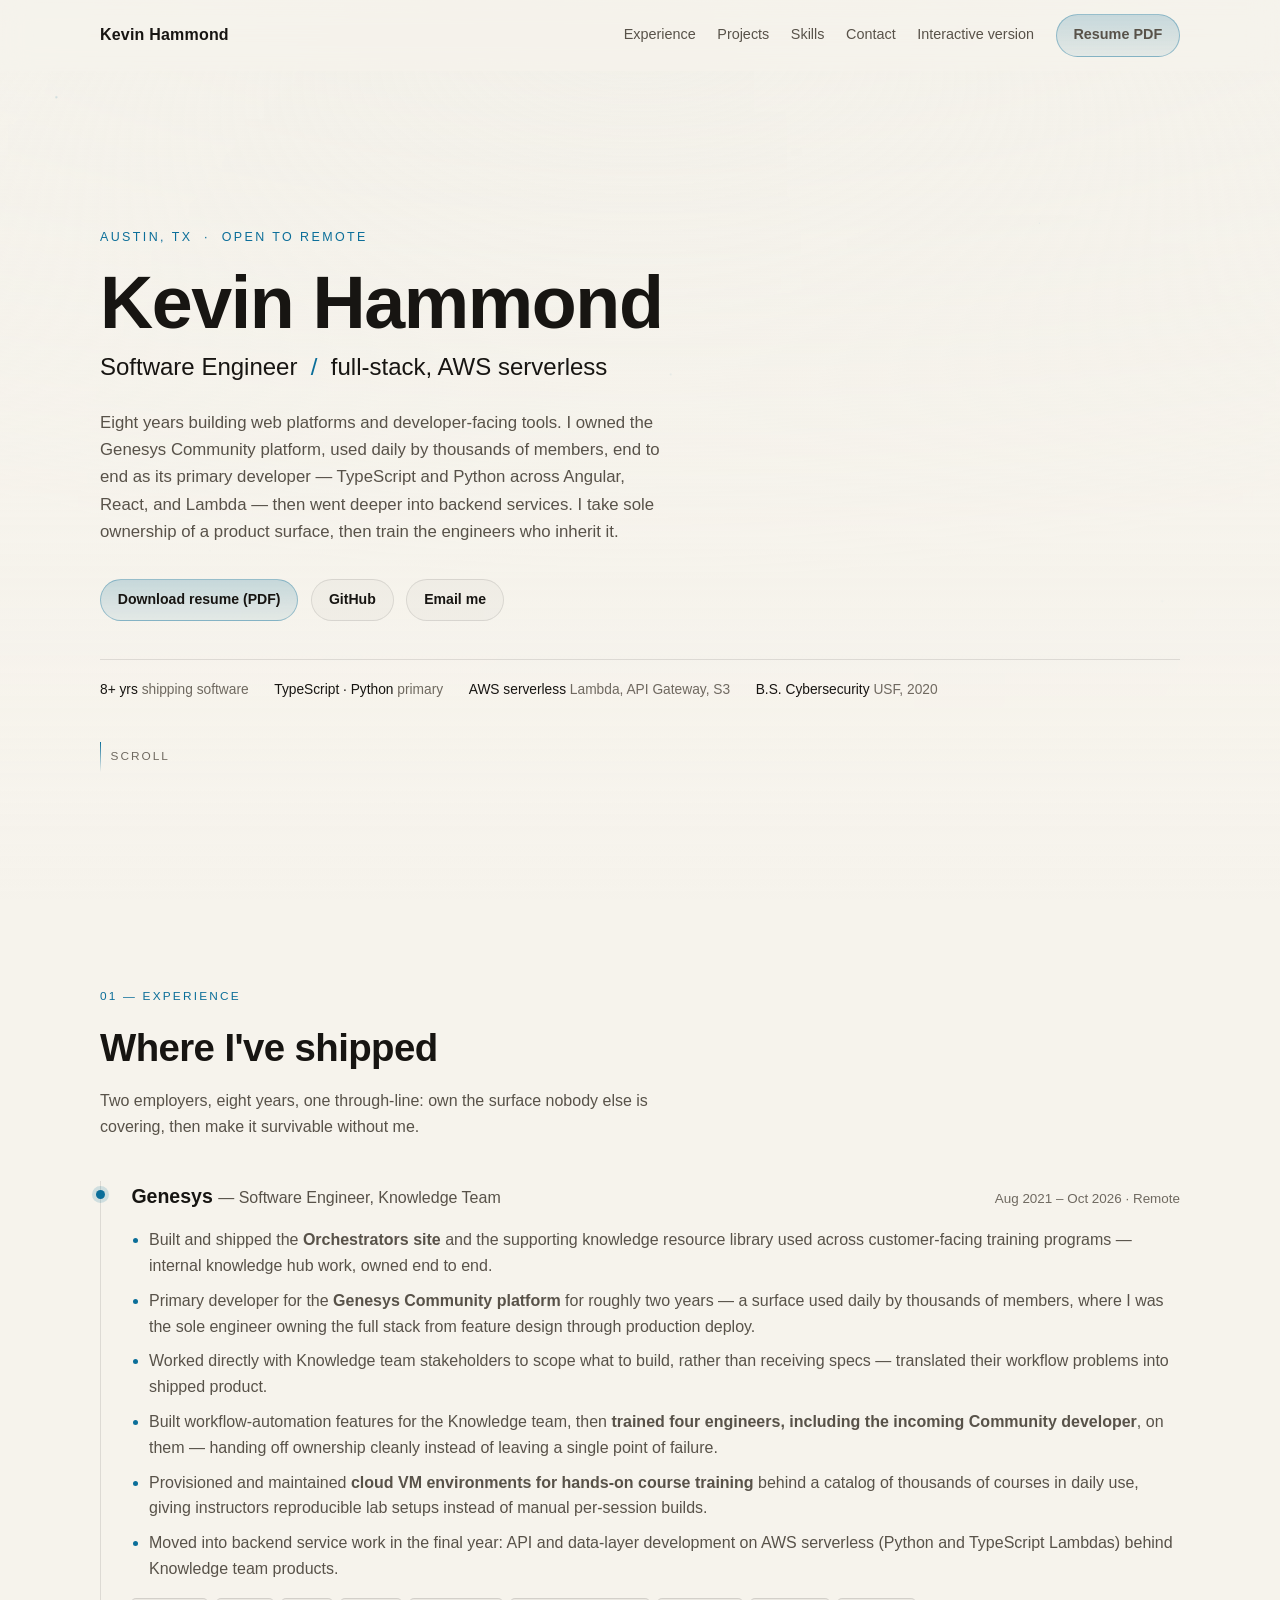
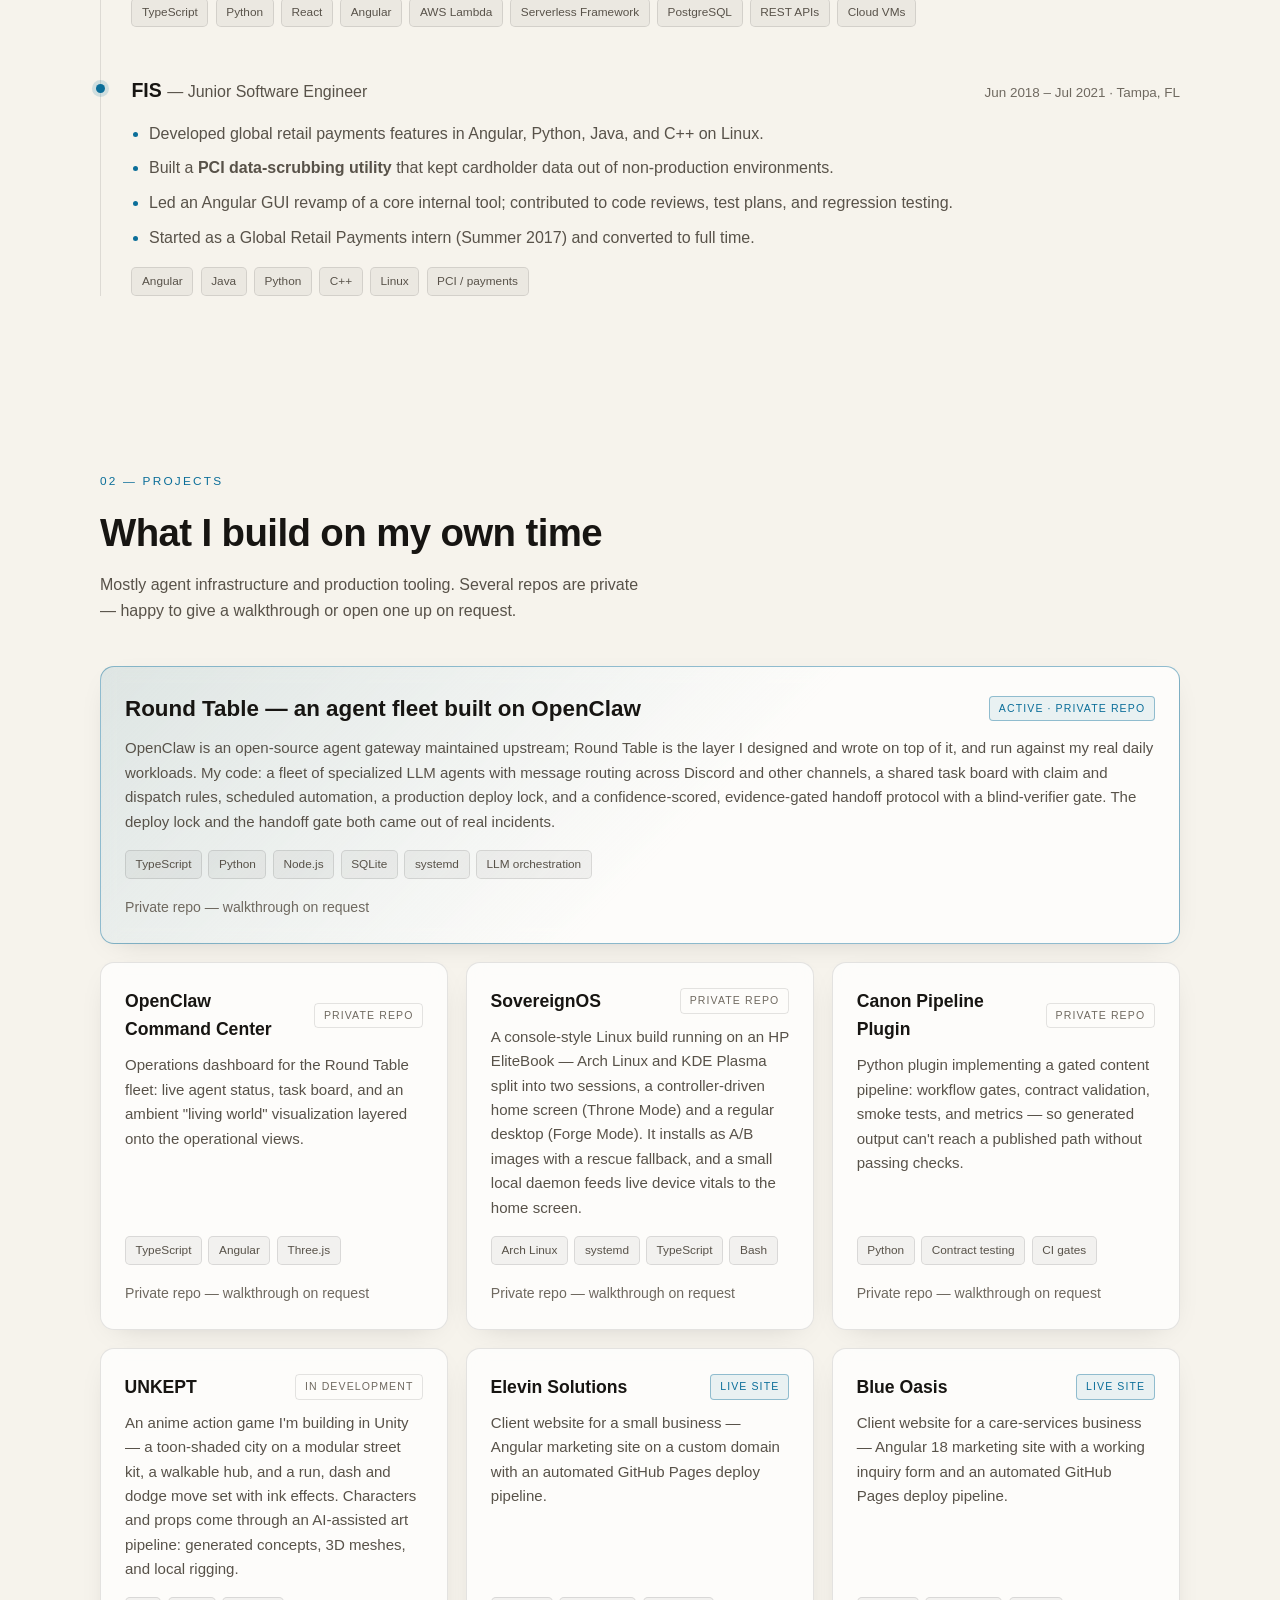
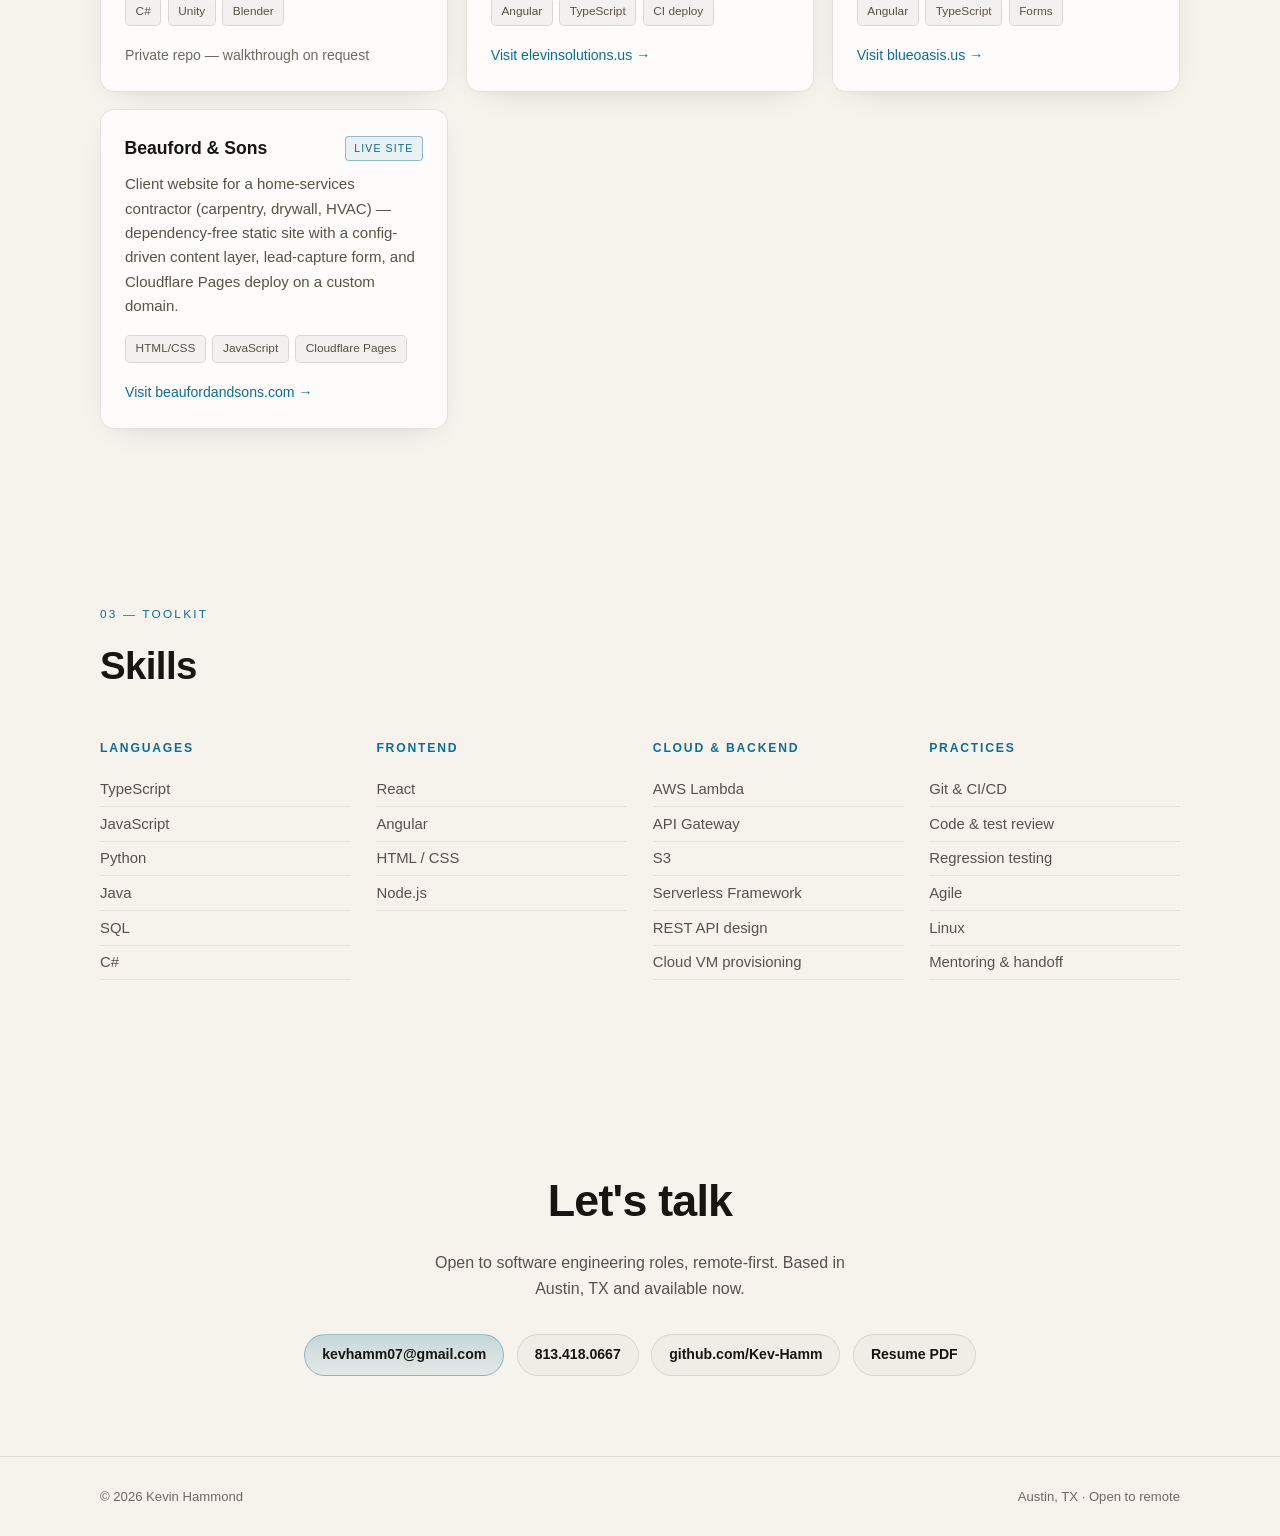
==== classic/index.html @ 33dbcbfc "Front page: the interactive 3D office; the classic site moves to /classic/ The room (three.js, built" ====
<!doctype html>
<html lang="en">
<head>
<meta charset="utf-8">
<meta name="viewport" content="width=device-width, initial-scale=1">
<title>Kevin Hammond — Software Engineer</title>
<meta name="description" content="Kevin Hammond — Software Engineer in Austin, TX. Full-stack TypeScript and Python on AWS serverless. 8+ years at Genesys and FIS.">
<meta name="theme-color" content="#f6f3ec">
<meta property="og:title" content="Kevin Hammond — Software Engineer">
<meta property="og:description" content="Full-stack TypeScript and Python on AWS serverless. 8+ years shipping developer-facing platforms.">
<meta property="og:type" content="profile">
<link rel="stylesheet" href="styles.css?v=20260921c">
</head>
<body>

<a class="skip" href="#main">Skip to content</a>

<!-- ambient scroll world -->
<div class="world" aria-hidden="true">
  <video class="world__video" autoplay muted loop playsinline preload="metadata"
         poster="assets/hero-poster.jpg">
    <source src="assets/hero.webm" type="video/webm">
    <source src="assets/hero.mp4" type="video/mp4">
  </video>
  <div class="world__layer world__layer--far" data-depth="0.05"></div>
  <div class="world__layer world__layer--near" data-depth="0.13"></div>
  <div class="world__scrim"></div>
</div>

<header class="topbar">
  <div class="wrap topbar__inner">
    <a class="topbar__name" href="#top">Kevin Hammond</a>
    <nav class="topbar__nav">
      <a href="#experience">Experience</a>
      <a href="#projects">Projects</a>
      <a href="#skills">Skills</a>
      <a href="#contact">Contact</a>
      <a href="/?room=1">Interactive version</a>
      <a class="btn" href="../assets/Kevin-Hammond-Resume.pdf" download>Resume PDF</a>
    </nav>
  </div>
</header>

<main id="main">

  <!-- ===== hero ===== -->
  <section class="hero wrap" id="top">
    <p class="hero__eyebrow">Austin, TX &nbsp;·&nbsp; Open to remote</p>
    <h1>Kevin Hammond</h1>
    <p class="hero__role">Software Engineer &nbsp;<span>/</span>&nbsp; full-stack, AWS serverless</p>
    <p class="hero__lede">
      Eight years building web platforms and developer-facing tools. I owned the Genesys Community
      platform, used daily by thousands of members, end to end as its primary developer — TypeScript
      and Python across Angular, React, and Lambda — then went deeper into backend services. I take sole ownership of a product
      surface, then train the engineers who inherit it.
    </p>
    <div class="hero__cta">
      <a class="btn" href="../assets/Kevin-Hammond-Resume.pdf" download>Download resume (PDF)</a>
      <a class="btn btn--ghost" href="https://github.com/Kev-Hamm" target="_blank" rel="noopener">GitHub</a>
      <a class="btn btn--ghost" href="mailto:kevhamm07@gmail.com">Email me</a>
    </div>
    <div class="hero__meta">
      <span><b>8+ yrs</b> shipping software</span>
      <span><b>TypeScript · Python</b> primary</span>
      <span><b>AWS serverless</b> Lambda, API Gateway, S3</span>
      <span><b>B.S. Cybersecurity</b> USF, 2020</span>
    </div>
    <div class="scrollcue">Scroll</div>
  </section>

  <!-- ===== experience ===== -->
  <section class="section wrap" id="experience">
    <div class="section__head reveal">
      <span class="section__num">01 — Experience</span>
      <h2>Where I've shipped</h2>
      <p class="section__sub">
        Two employers, eight years, one through-line: own the surface nobody else is covering,
        then make it survivable without me.
      </p>
    </div>

    <div class="timeline">

      <article class="role reveal">
        <div class="role__head">
          <h3>Genesys <span>— Software Engineer, Knowledge Team</span></h3>
          <span class="role__when">Aug 2021 – Oct 2026 · Remote</span>
        </div>
        <ul>
          <li>Built and shipped the <b>Orchestrators site</b> and the supporting knowledge resource
            library used across customer-facing training programs — internal knowledge hub work,
            owned end to end.</li>
          <li>Primary developer for the <b>Genesys Community platform</b> for roughly two years —
            a surface used daily by thousands of members, where I was the sole engineer owning the
            full stack from feature design through production deploy.</li>
          <li>Worked directly with Knowledge team stakeholders to scope what to build, rather than
            receiving specs — translated their workflow problems into shipped product.</li>
          <li>Built workflow-automation features for the Knowledge team, then <b>trained four
            engineers, including the incoming Community developer</b>, on them — handing off
            ownership cleanly instead of leaving a single point of failure.</li>
          <li>Provisioned and maintained <b>cloud VM environments for hands-on course training</b>
            behind a catalog of thousands of courses in daily use, giving instructors reproducible
            lab setups instead of manual per-session builds.</li>
          <li>Moved into backend service work in the final year: API and data-layer development on
            AWS serverless (Python and TypeScript Lambdas) behind Knowledge team products.</li>
        </ul>
        <div class="role__stack">
          <span class="tag">TypeScript</span><span class="tag">Python</span>
          <span class="tag">React</span><span class="tag">Angular</span>
          <span class="tag">AWS Lambda</span><span class="tag">Serverless Framework</span>
          <span class="tag">PostgreSQL</span>
          <span class="tag">REST APIs</span><span class="tag">Cloud VMs</span>
        </div>
      </article>

      <article class="role reveal">
        <div class="role__head">
          <h3>FIS <span>— Junior Software Engineer</span></h3>
          <span class="role__when">Jun 2018 – Jul 2021 · Tampa, FL</span>
        </div>
        <ul>
          <li>Developed global retail payments features in Angular, Python, Java, and C++ on Linux.</li>
          <li>Built a <b>PCI data-scrubbing utility</b> that kept cardholder data out of
            non-production environments.</li>
          <li>Led an Angular GUI revamp of a core internal tool; contributed to code reviews, test
            plans, and regression testing.</li>
          <li>Started as a Global Retail Payments intern (Summer 2017) and converted to full time.</li>
        </ul>
        <div class="role__stack">
          <span class="tag">Angular</span><span class="tag">Java</span>
          <span class="tag">Python</span><span class="tag">C++</span>
          <span class="tag">Linux</span><span class="tag">PCI / payments</span>
        </div>
      </article>

    </div>
  </section>

  <!-- ===== projects ===== -->
  <section class="section wrap" id="projects">
    <div class="section__head reveal">
      <span class="section__num">02 — Projects</span>
      <h2>What I build on my own time</h2>
      <p class="section__sub">
        Mostly agent infrastructure and production tooling. Several repos are private —
        happy to give a walkthrough or open one up on request.
      </p>
    </div>

    <div class="grid">

      <article class="card card--featured reveal">
        <div class="card__top">
          <h3>Round Table — an agent fleet built on OpenClaw</h3>
          <span class="card__badge card__badge--live">Active · private repo</span>
        </div>
        <p>
          OpenClaw is an open-source agent gateway maintained upstream; Round Table is the layer I
          designed and wrote on top of it, and run against my real daily workloads. My code: a
          fleet of specialized LLM agents with message routing across Discord and other channels,
          a shared task board with claim and dispatch rules, scheduled automation, a production
          deploy lock, and a confidence-scored, evidence-gated handoff protocol with a
          blind-verifier gate. The deploy lock and the handoff gate both came out of real incidents.
        </p>
        <div class="card__stack">
          <span class="tag">TypeScript</span><span class="tag">Python</span>
          <span class="tag">Node.js</span><span class="tag">SQLite</span>
          <span class="tag">systemd</span><span class="tag">LLM orchestration</span>
        </div>
        <div class="card__links"><span class="muted">Private repo — walkthrough on request</span></div>
      </article>

      <article class="card reveal">
        <div class="card__top">
          <h3>OpenClaw Command Center</h3>
          <span class="card__badge">Private repo</span>
        </div>
        <p>
          Operations dashboard for the Round Table fleet: live agent status, task board, and an
          ambient "living world" visualization layered onto the operational views.
        </p>
        <div class="card__stack">
          <span class="tag">TypeScript</span><span class="tag">Angular</span><span class="tag">Three.js</span>
        </div>
        <div class="card__links"><span class="muted">Private repo — walkthrough on request</span></div>
      </article>

      <article class="card reveal">
        <div class="card__top">
          <h3>SovereignOS</h3>
          <span class="card__badge">Private repo</span>
        </div>
        <p>
          A console-style Linux build running on an HP EliteBook — Arch Linux and KDE Plasma split
          into two sessions, a controller-driven home screen (Throne Mode) and a regular desktop
          (Forge Mode). It installs as A/B images with a rescue fallback, and a small local daemon
          feeds live device vitals to the home screen.
        </p>
        <div class="card__stack">
          <span class="tag">Arch Linux</span><span class="tag">systemd</span><span class="tag">TypeScript</span><span class="tag">Bash</span>
        </div>
        <div class="card__links"><span class="muted">Private repo — walkthrough on request</span></div>
      </article>

      <article class="card reveal">
        <div class="card__top">
          <h3>Canon Pipeline Plugin</h3>
          <span class="card__badge">Private repo</span>
        </div>
        <p>
          Python plugin implementing a gated content pipeline: workflow gates, contract
          validation, smoke tests, and metrics — so generated output can't reach a published path
          without passing checks.
        </p>
        <div class="card__stack">
          <span class="tag">Python</span><span class="tag">Contract testing</span><span class="tag">CI gates</span>
        </div>
        <div class="card__links"><span class="muted">Private repo — walkthrough on request</span></div>
      </article>

      <article class="card reveal">
        <div class="card__top">
          <h3>UNKEPT</h3>
          <span class="card__badge">In development</span>
        </div>
        <p>
          An anime action game I'm building in Unity — a toon-shaded city on a modular street
          kit, a walkable hub, and a run, dash and dodge move set with ink effects. Characters and
          props come through an AI-assisted art pipeline: generated concepts, 3D meshes, and local
          rigging.
        </p>
        <div class="card__stack"><span class="tag">C#</span><span class="tag">Unity</span><span class="tag">Blender</span></div>
        <div class="card__links"><span class="muted">Private repo — walkthrough on request</span></div>
      </article>

      <article class="card reveal">
        <div class="card__top">
          <h3>Elevin Solutions</h3>
          <span class="card__badge card__badge--live">Live site</span>
        </div>
        <p>
          Client website for a small business — Angular marketing site on a custom domain with an
          automated GitHub Pages deploy pipeline.
        </p>
        <div class="card__stack"><span class="tag">Angular</span><span class="tag">TypeScript</span><span class="tag">CI deploy</span></div>
        <div class="card__links">
          <a href="https://elevinsolutions.us" target="_blank" rel="noopener">Visit elevinsolutions.us →</a>
        </div>
      </article>

      <article class="card reveal">
        <div class="card__top">
          <h3>Blue Oasis</h3>
          <span class="card__badge card__badge--live">Live site</span>
        </div>
        <p>
          Client website for a care-services business — Angular 18 marketing site with a working
          inquiry form and an automated GitHub Pages deploy pipeline.
        </p>
        <div class="card__stack"><span class="tag">Angular</span><span class="tag">TypeScript</span><span class="tag">Forms</span></div>
        <div class="card__links">
          <a href="https://blueoasis.us" target="_blank" rel="noopener">Visit blueoasis.us →</a>
        </div>
      </article>

      <article class="card reveal">
        <div class="card__top">
          <h3>Beauford &amp; Sons</h3>
          <span class="card__badge card__badge--live">Live site</span>
        </div>
        <p>
          Client website for a home-services contractor (carpentry, drywall, HVAC) — dependency-free
          static site with a config-driven content layer, lead-capture form, and Cloudflare Pages
          deploy on a custom domain.
        </p>
        <div class="card__stack"><span class="tag">HTML/CSS</span><span class="tag">JavaScript</span><span class="tag">Cloudflare Pages</span></div>
        <div class="card__links">
          <a href="https://beaufordandsons.com" target="_blank" rel="noopener">Visit beaufordandsons.com →</a>
        </div>
      </article>

    </div>
  </section>

  <!-- ===== skills ===== -->
  <section class="section wrap" id="skills">
    <div class="section__head reveal">
      <span class="section__num">03 — Toolkit</span>
      <h2>Skills</h2>
    </div>
    <div class="skills reveal">
      <div>
        <h3>Languages</h3>
        <ul><li>TypeScript</li><li>JavaScript</li><li>Python</li><li>Java</li><li>SQL</li><li>C#</li></ul>
      </div>
      <div>
        <h3>Frontend</h3>
        <ul><li>React</li><li>Angular</li><li>HTML / CSS</li><li>Node.js</li></ul>
      </div>
      <div>
        <h3>Cloud &amp; Backend</h3>
        <ul><li>AWS Lambda</li><li>API Gateway</li><li>S3</li><li>Serverless Framework</li><li>REST API design</li><li>Cloud VM provisioning</li></ul>
      </div>
      <div>
        <h3>Practices</h3>
        <ul><li>Git &amp; CI/CD</li><li>Code &amp; test review</li><li>Regression testing</li><li>Agile</li><li>Linux</li><li>Mentoring &amp; handoff</li></ul>
      </div>
    </div>
  </section>

  <!-- ===== contact ===== -->
  <section class="contact wrap" id="contact">
    <div class="reveal">
      <h2>Let's talk</h2>
      <p>
        Open to software engineering roles, remote-first. Based in Austin, TX and
        available now.
      </p>
      <div class="contact__links">
        <a class="btn" href="mailto:kevhamm07@gmail.com">kevhamm07@gmail.com</a>
        <a class="btn btn--ghost" href="tel:+18134180667">813.418.0667</a>
        <a class="btn btn--ghost" href="https://github.com/Kev-Hamm" target="_blank" rel="noopener">github.com/Kev-Hamm</a>
        <a class="btn btn--ghost" href="../assets/Kevin-Hammond-Resume.pdf" download>Resume PDF</a>
      </div>
    </div>
  </section>

</main>

<footer class="footer-outer">
  <div class="wrap footer">
    <span>© 2026 Kevin Hammond</span>
    <span>Austin, TX · Open to remote</span>
  </div>
</footer>

<script src="app.js"></script>
</body>
</html>
---- classic/styles.css ----
/* Kevin Hammond — scroll-world brochure site
   Palette "Paper & Ink" (chosen 2026-09-21): warm off-white paper, near-black ink,
   deep blue-teal accent. The ambient video is kept as a faint inverted texture. */

:root {
  --base: #f6f3ec;
  --base-2: #eee9df;
  --panel: rgba(255, 255, 255, 0.72);
  --line: rgba(0, 0, 0, 0.10);
  --ink: #171512;
  --ink-dim: #585249;
  --ink-faint: #6f6960;
  --accent: #0b6e99;
  --accent-2: #0f6f6b;
  --glow: rgba(11, 110, 153, 0.22);
  --max: 1080px;
  --ease: cubic-bezier(0.22, 0.61, 0.36, 1);
}

* { box-sizing: border-box; }

html {
  scroll-behavior: smooth;
  background: var(--base);
}

body {
  margin: 0;
  background: var(--base);
  color: var(--ink);
  font-family: "Inter", -apple-system, BlinkMacSystemFont, "Segoe UI", Helvetica, Arial, sans-serif;
  font-size: 16px;
  line-height: 1.62;
  -webkit-font-smoothing: antialiased;
  overflow-x: hidden;
}

a { color: var(--accent); text-decoration: none; }
a:hover { text-decoration: underline; }

.wrap { width: min(100% - 2.5rem, var(--max)); margin-inline: auto; }

/* ---------- skip link ---------- */
.skip {
  position: absolute; left: -9999px; top: 0; z-index: 100;
  background: var(--accent); color: #ffffff; padding: 0.7rem 1.1rem;
  border-radius: 0 0 8px 0; font-weight: 600;
}
.skip:focus { left: 0; }

/* ---------- ambient scroll world ---------- */
.world {
  position: fixed;
  inset: 0;
  z-index: 0;
  overflow: hidden;
  pointer-events: none;
}

.world__video {
  position: absolute;
  top: 50%; left: 50%;
  min-width: 100%; min-height: 100%;
  width: auto; height: auto;
  transform: translate(-50%, -50%) scale(1.14);
  object-fit: cover;
  /* light theme: the dark loop becomes a faint inverted paper texture */
  opacity: 0.10;
  filter: invert(1) grayscale(1) contrast(0.8);
  will-change: transform;
}

/* drifting starfield layers, parallax-driven */
.world__layer {
  position: absolute;
  inset: -20% -10%;
  will-change: transform;
}
.world__layer--near {
  background-image:
    radial-gradient(1.8px 1.8px at 12% 22%, rgba(11, 110, 153, 0.35), transparent),
    radial-gradient(1.6px 1.6px at 68% 14%, rgba(15, 111, 107, 0.35), transparent),
    radial-gradient(2px 2px at 84% 62%, rgba(11, 110, 153, 0.3), transparent),
    radial-gradient(1.4px 1.4px at 34% 78%, rgba(15, 111, 107, 0.3), transparent),
    radial-gradient(1.6px 1.6px at 52% 44%, rgba(11, 110, 153, 0.28), transparent);
}
.world__layer--far {
  background-image:
    radial-gradient(1px 1px at 22% 58%, rgba(11, 110, 153, 0.2), transparent),
    radial-gradient(1px 1px at 76% 32%, rgba(11, 110, 153, 0.18), transparent),
    radial-gradient(1px 1px at 46% 12%, rgba(15, 111, 107, 0.18), transparent),
    radial-gradient(1px 1px at 91% 84%, rgba(11, 110, 153, 0.18), transparent);
}

/* scrim keeps text at AA over the busiest frame */
.world__scrim {
  position: absolute;
  inset: 0;
  background:
    radial-gradient(ellipse 130% 85% at 50% 5%, rgba(246, 243, 236, 0), rgba(246, 243, 236, 0.55) 70%),
    linear-gradient(180deg, rgba(246, 243, 236, 0.15) 0%, rgba(246, 243, 236, 0.75) 58%, var(--base) 100%);
}

/* content rides above the world */
main, .topbar, .footer-outer { position: relative; z-index: 1; }

/* ---------- top bar ---------- */
.topbar {
  position: sticky;
  top: 0;
  z-index: 20;
  backdrop-filter: blur(14px);
  background: rgba(246, 243, 236, 0.72);
  border-bottom: 1px solid transparent;
  transition: background 0.3s var(--ease), border-color 0.3s var(--ease);
}
.topbar.is-stuck {
  background: rgba(246, 243, 236, 0.92);
  border-bottom-color: var(--line);
}
.topbar__inner {
  display: flex; align-items: center; justify-content: space-between;
  gap: 1rem; padding: 0.85rem 0;
}
.topbar__name { font-weight: 700; letter-spacing: 0.2px; color: var(--ink); }
.topbar__name:hover { text-decoration: none; }
.topbar__nav { display: flex; gap: 1.35rem; align-items: center; flex-wrap: wrap; }
.topbar__nav a { color: var(--ink-dim); font-size: 0.9rem; }
.topbar__nav a:hover { color: var(--ink); text-decoration: none; }

.btn {
  display: inline-block;
  padding: 0.55rem 1.05rem;
  border-radius: 999px;
  border: 1px solid rgba(11, 110, 153, 0.35);
  background: linear-gradient(180deg, rgba(11, 110, 153, 0.20), rgba(11, 110, 153, 0.08));
  color: var(--ink);
  font-size: 0.88rem;
  font-weight: 600;
  transition: box-shadow 0.25s var(--ease), transform 0.25s var(--ease), border-color 0.25s var(--ease);
}
.btn:hover {
  text-decoration: none;
  transform: translateY(-1px);
  border-color: var(--accent);
  box-shadow: 0 0 0 1px var(--glow), 0 8px 28px -10px var(--glow);
}
.btn--ghost { background: rgba(0, 0, 0, 0.025); border-color: var(--line); }

/* ---------- hero ---------- */
.hero {
  min-height: 92vh;
  display: flex;
  flex-direction: column;
  justify-content: center;
  padding: 6rem 0 5rem;
}
.hero__eyebrow {
  font-size: 0.78rem; letter-spacing: 2.4px; text-transform: uppercase;
  color: var(--accent); margin-bottom: 1.1rem;
}
.hero h1 {
  font-size: clamp(2.6rem, 7vw, 4.6rem);
  line-height: 1.04;
  letter-spacing: -1.4px;
  margin: 0 0 0.4rem;
  font-weight: 700;
}
.hero__role {
  font-size: clamp(1.1rem, 2.4vw, 1.5rem);
  color: var(--ink);
  font-weight: 500;
  margin: 0 0 1.4rem;
}
.hero__role span { color: var(--accent); }
.hero__lede {
  max-width: 60ch;
  color: var(--ink-dim);
  font-size: 1.05rem;
  margin: 0 0 2.1rem;
}
.hero__cta { display: flex; gap: 0.8rem; flex-wrap: wrap; margin-bottom: 2.4rem; }
.hero__meta {
  display: flex; gap: 1.6rem; flex-wrap: wrap;
  font-size: 0.86rem; color: var(--ink-faint);
  border-top: 1px solid var(--line); padding-top: 1.2rem;
}
.hero__meta b { color: var(--ink); font-weight: 500; }

.scrollcue {
  margin-top: 2.5rem;
  font-size: 0.74rem; letter-spacing: 2px; text-transform: uppercase;
  color: var(--ink-faint);
  display: flex; align-items: center; gap: 0.6rem;
}
.scrollcue::before {
  content: ""; width: 1px; height: 30px;
  background: linear-gradient(var(--accent), transparent);
  animation: cue 2.4s var(--ease) infinite;
}
@keyframes cue { 0%, 100% { opacity: 0.3; } 50% { opacity: 1; } }

/* ---------- sections ---------- */
.section { padding: 5.5rem 0; }
.section__head { margin-bottom: 2.6rem; }
.section__num {
  font-size: 0.74rem; letter-spacing: 2.2px; color: var(--accent);
  text-transform: uppercase; display: block; margin-bottom: 0.7rem;
}
.section h2 {
  font-size: clamp(1.7rem, 3.6vw, 2.4rem);
  margin: 0 0 0.5rem; letter-spacing: -0.6px; font-weight: 700;
}
.section__sub { color: var(--ink-dim); margin: 0; max-width: 62ch; }

/* ---------- timeline ---------- */
.timeline { border-left: 1px solid var(--line); padding-left: 1.9rem; }
.role { position: relative; padding-bottom: 3rem; }
.role:last-child { padding-bottom: 0; }
.role::before {
  content: "";
  position: absolute; left: calc(-1.9rem - 5px); top: 0.55rem;
  width: 9px; height: 9px; border-radius: 50%;
  background: var(--accent);
  box-shadow: 0 0 0 4px rgba(11, 110, 153, 0.16);
}
.role__head {
  display: flex; justify-content: space-between; align-items: baseline;
  gap: 1rem; flex-wrap: wrap; margin-bottom: 0.2rem;
}
.role h3 { margin: 0; font-size: 1.22rem; font-weight: 700; }
.role h3 span { color: var(--ink-dim); font-weight: 400; font-size: 1rem; }
.role__when { font-size: 0.84rem; color: var(--ink-faint); white-space: nowrap; }
.role ul { margin: 0.9rem 0 0; padding-left: 1.1rem; color: var(--ink-dim); }
.role li { margin-bottom: 0.55rem; }
.role li::marker { color: var(--accent); }
.role__stack {
  margin-top: 1rem; display: flex; gap: 0.45rem; flex-wrap: wrap;
}
.tag {
  font-size: 0.74rem; padding: 0.24rem 0.6rem; border-radius: 5px;
  background: rgba(0, 0, 0, 0.045);
  border: 1px solid var(--line);
  color: var(--ink-dim);
}

/* ---------- projects ---------- */
.grid {
  display: grid;
  grid-template-columns: repeat(auto-fill, minmax(290px, 1fr));
  gap: 1.1rem;
}
.card {
  display: flex; flex-direction: column;
  padding: 1.5rem;
  border-radius: 14px;
  background: var(--panel);
  border: 1px solid var(--line);
  backdrop-filter: blur(10px);
  box-shadow: 0 8px 30px -18px rgba(0, 0, 0, 0.25);
  transition: transform 0.3s var(--ease), border-color 0.3s var(--ease), box-shadow 0.3s var(--ease);
}
.card:hover {
  transform: translateY(-3px);
  border-color: rgba(11, 110, 153, 0.45);
  box-shadow: 0 18px 44px -22px var(--glow);
}
.card--featured {
  grid-column: 1 / -1;
  border-color: rgba(11, 110, 153, 0.45);
  background: linear-gradient(135deg, rgba(11, 110, 153, 0.10), var(--panel) 55%);
}
.card__top {
  display: flex; align-items: center; justify-content: space-between;
  gap: 0.8rem; margin-bottom: 0.6rem;
}
.card h3 { margin: 0; font-size: 1.1rem; font-weight: 700; }
.card--featured h3 { font-size: 1.4rem; }
.card__badge {
  font-size: 0.66rem; letter-spacing: 1.1px; text-transform: uppercase;
  padding: 0.2rem 0.55rem; border-radius: 4px; white-space: nowrap;
  border: 1px solid var(--line); color: var(--ink-faint);
}
.card__badge--live {
  color: var(--accent);
  border-color: rgba(11, 110, 153, 0.4);
  background: rgba(11, 110, 153, 0.08);
}
.card p { margin: 0 0 1rem; color: var(--ink-dim); font-size: 0.94rem; flex-grow: 1; }
.card__stack { display: flex; gap: 0.4rem; flex-wrap: wrap; margin-bottom: 1.1rem; }
.card__links { display: flex; gap: 1rem; align-items: center; font-size: 0.88rem; }
.card__links .muted { color: var(--ink-faint); }

/* ---------- skills ---------- */
.skills { display: grid; grid-template-columns: repeat(auto-fit, minmax(220px, 1fr)); gap: 1.6rem; }
.skills h3 {
  font-size: 0.76rem; letter-spacing: 1.8px; text-transform: uppercase;
  color: var(--accent); margin: 0 0 0.85rem;
}
.skills ul { list-style: none; margin: 0; padding: 0; }
.skills li {
  color: var(--ink-dim); font-size: 0.93rem; padding: 0.3rem 0;
  border-bottom: 1px solid rgba(0, 0, 0, 0.07);
}

/* ---------- contact ---------- */
.contact { text-align: center; padding: 6rem 0 5rem; }
.contact h2 { font-size: clamp(1.9rem, 4.4vw, 2.8rem); margin: 0 0 0.8rem; letter-spacing: -0.8px; }
.contact p { color: var(--ink-dim); max-width: 48ch; margin: 0 auto 2rem; }
.contact__links { display: flex; gap: 0.8rem; justify-content: center; flex-wrap: wrap; }

.footer-outer { border-top: 1px solid var(--line); }
.footer {
  padding: 1.8rem 0;
  font-size: 0.82rem;
  color: var(--ink-faint);
  display: flex; justify-content: space-between; gap: 1rem; flex-wrap: wrap;
}

/* ---------- scroll reveal ---------- */
.reveal {
  opacity: 0;
  transform: translateY(26px);
  transition: opacity 0.75s var(--ease), transform 0.75s var(--ease);
}
.reveal.is-in { opacity: 1; transform: none; }

/* ---------- reduced motion: freeze to poster ---------- */
@media (prefers-reduced-motion: reduce) {
  html { scroll-behavior: auto; }
  .world__video { display: none; }
  .world { background: var(--base); }
  .world__layer { display: none; }
  .scrollcue::before { animation: none; opacity: 0.6; }
  .reveal { opacity: 1; transform: none; transition: none; }
  .card:hover, .btn:hover { transform: none; }
}

@media (max-width: 640px) {
  .topbar__nav a:not(.btn) { display: none; }
  /* On phones the hero sizes to its content: no forced viewport height, no dead gap,
     and the scroll cue is dropped — it read as a stray "SCROLL" label. */
  .hero { min-height: 0; padding: 4rem 0 2.5rem; }
  .scrollcue { display: none; }
  .section { padding: 3.5rem 0; }
  .timeline { padding-left: 1.4rem; }
  .role::before { left: calc(-1.4rem - 5px); }
}
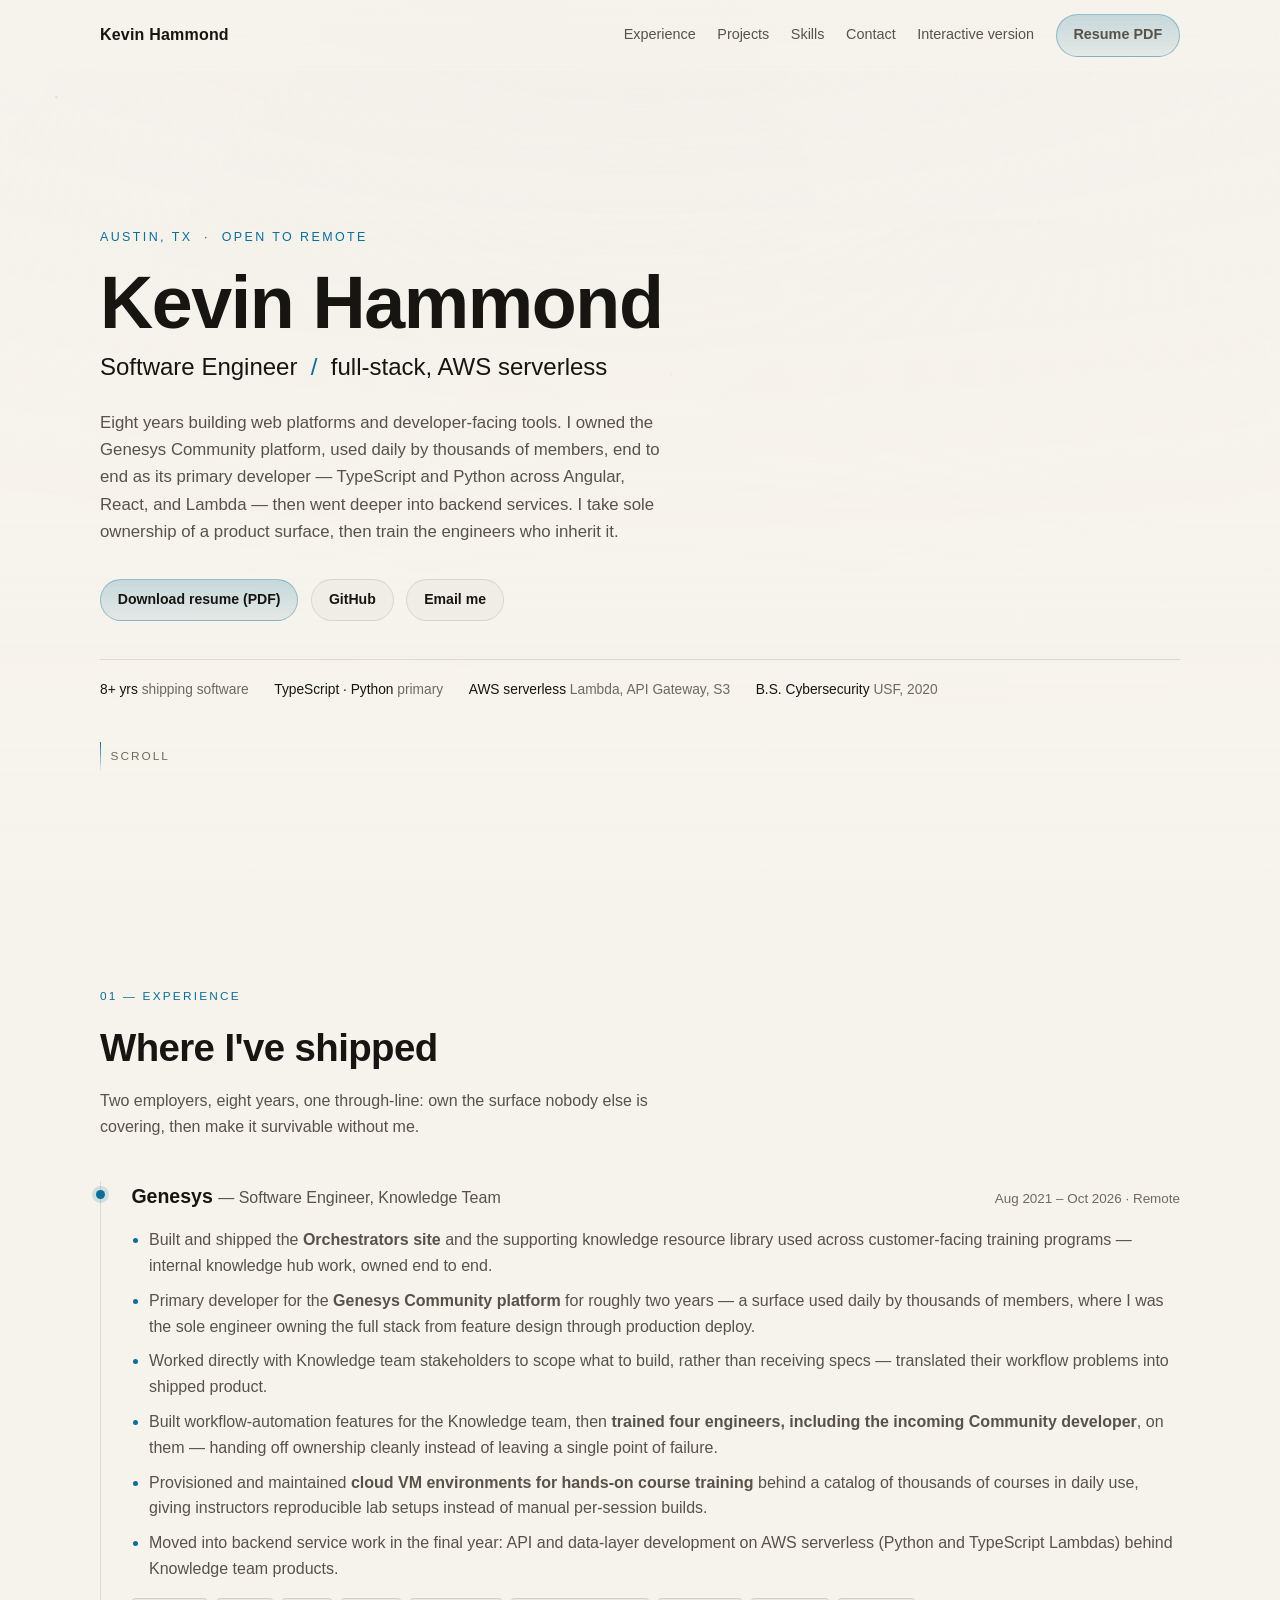
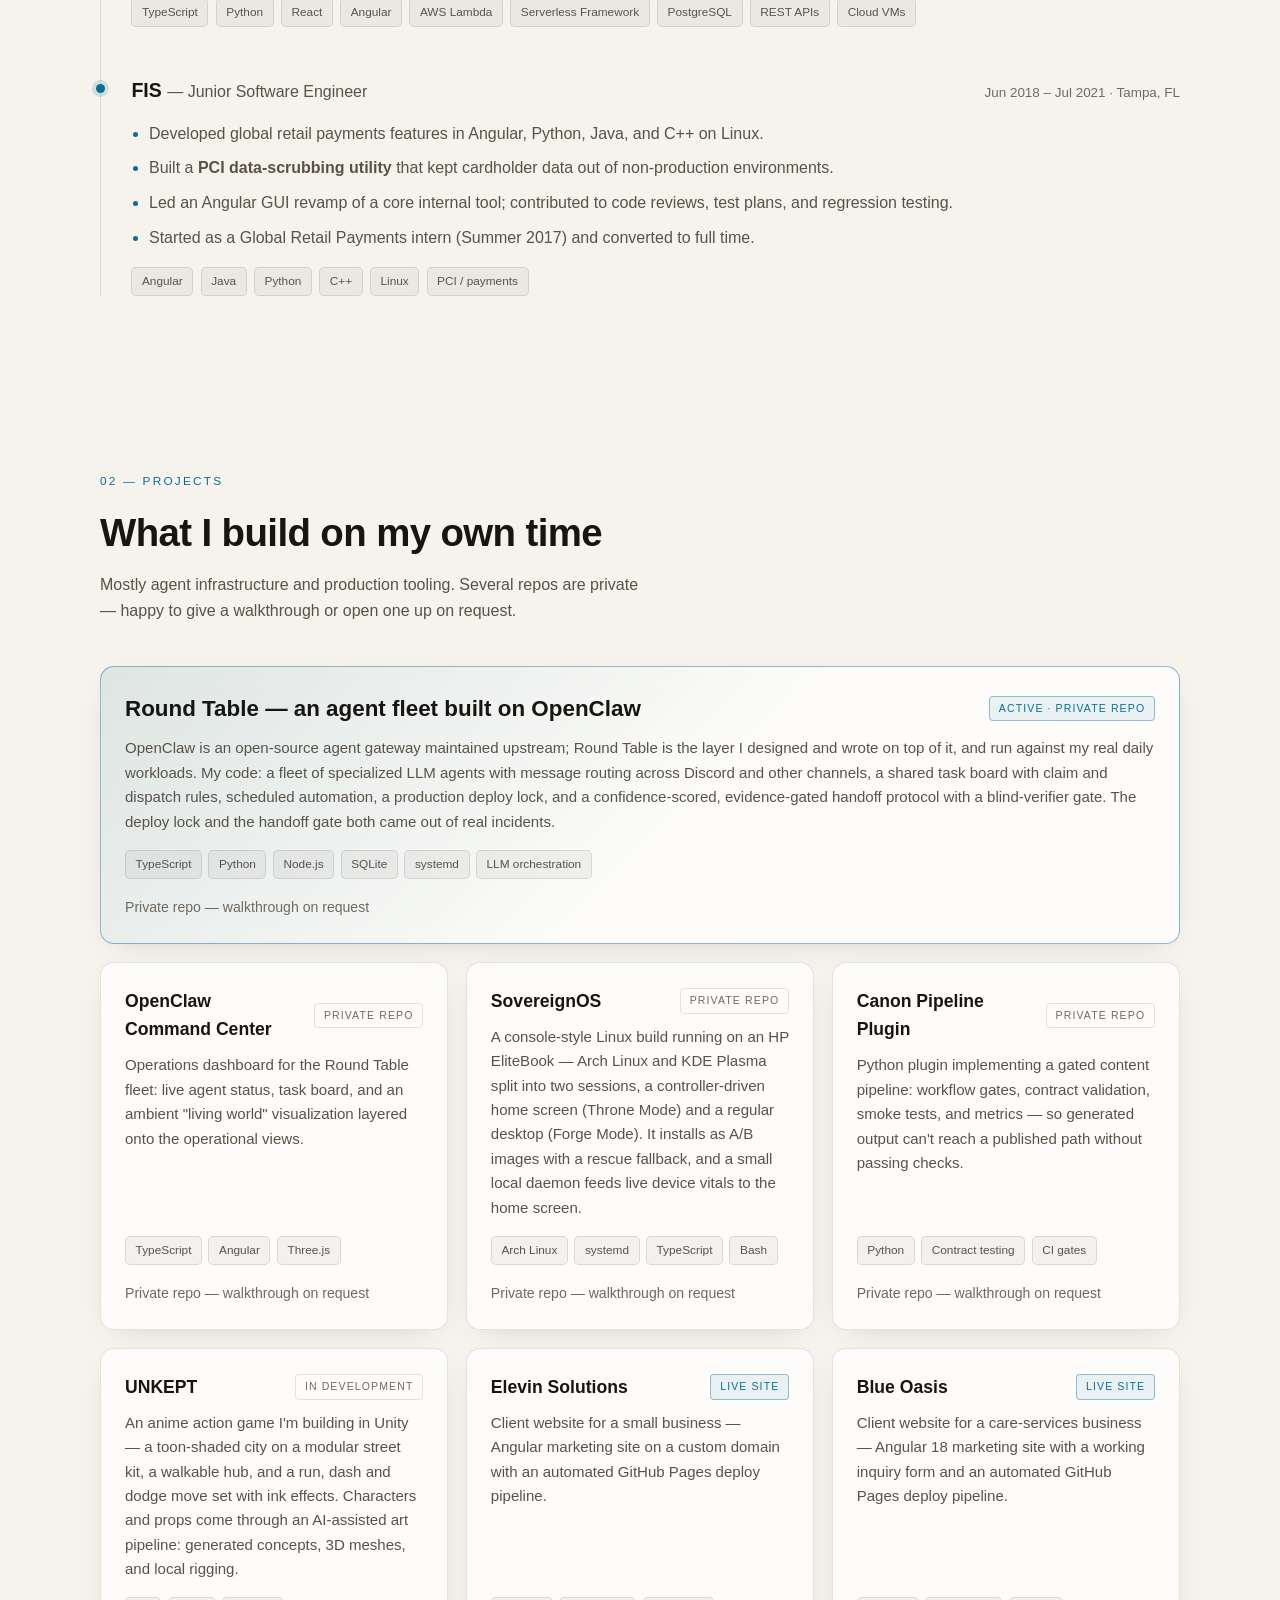
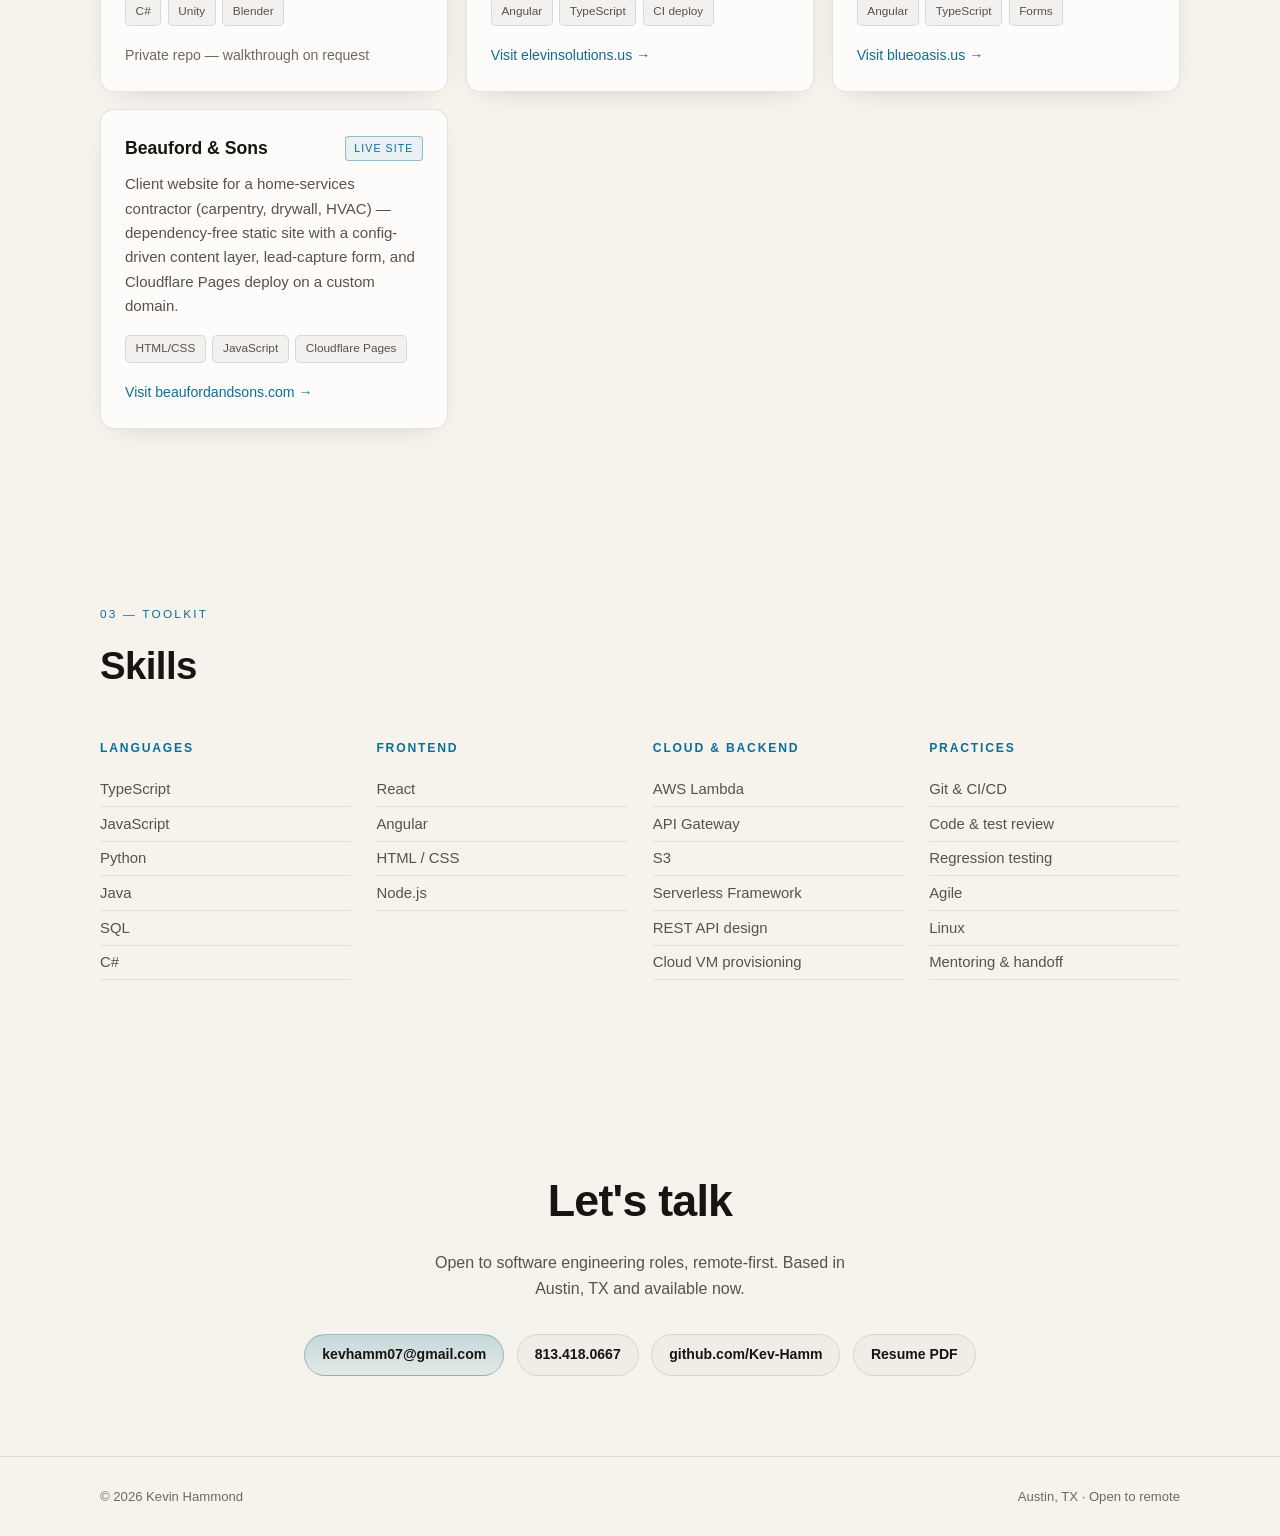
==== commit a39c2e1e: "Room: real Elevin Solutions screenshot on the TV; tab icon for /classic/ The Elevin shot was Cloudfl" ====
--- a/classic/index.html
+++ b/classic/index.html
@@ -10,6 +10,7 @@
 <meta property="og:description" content="Full-stack TypeScript and Python on AWS serverless. 8+ years shipping developer-facing platforms.">
 <meta property="og:type" content="profile">
 <link rel="stylesheet" href="styles.css?v=20260921c">
+<link rel="icon" href="data:image/svg+xml,%3Csvg xmlns=%22http://www.w3.org/2000/svg%22 viewBox=%220 0 16 16%22%3E%3Crect width=%2216%22 height=%2216%22 rx=%224%22 fill=%22%23241d2b%22/%3E%3Ccircle cx=%2211%22 cy=%2211%22 r=%222.4%22 fill=%22%23ffb35c%22/%3E%3C/svg%3E">
 </head>
 <body>
 
